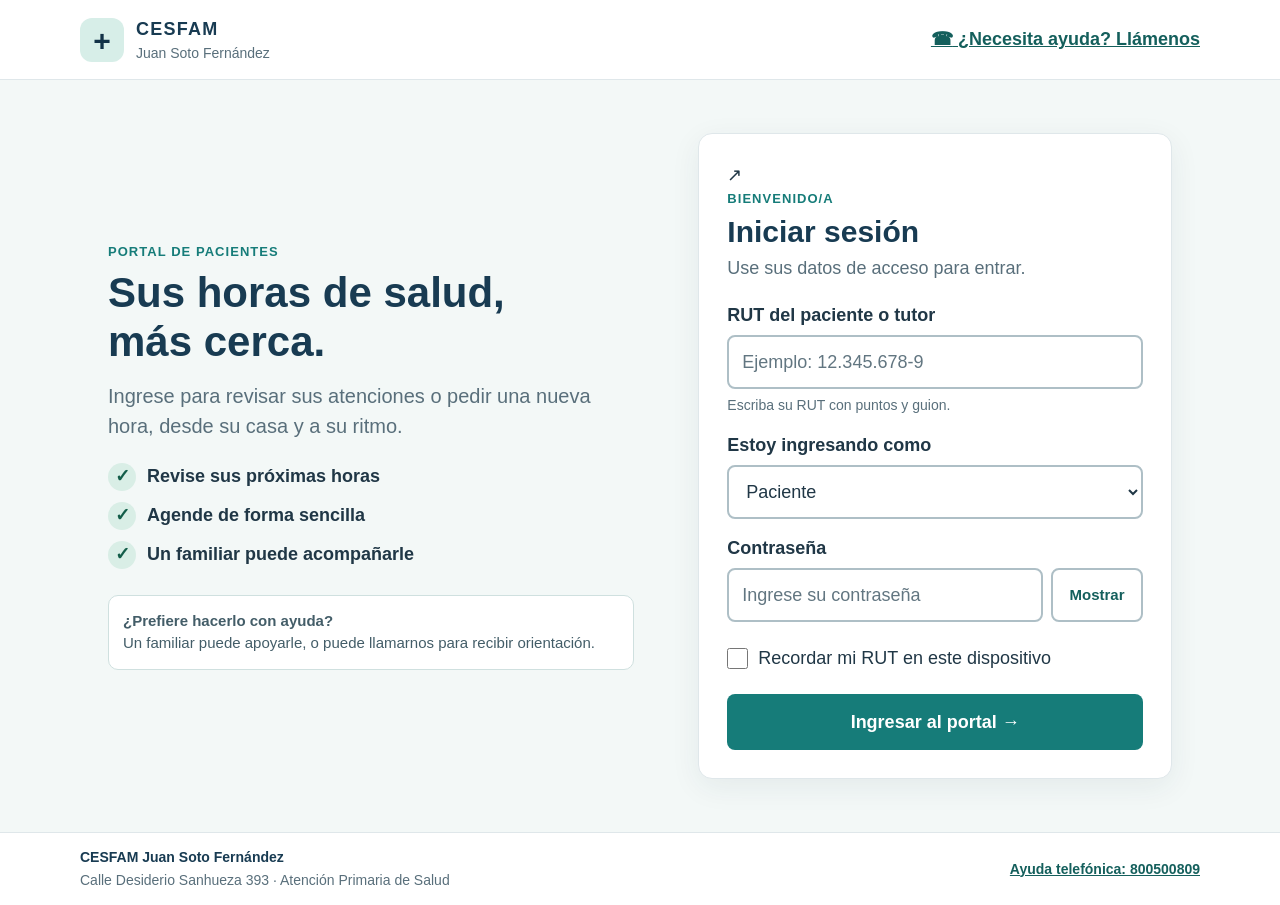
==== index.html @ ef52d6fa "Add files via upload" ====
<!doctype html>
<html lang="es">
<head>
  <meta charset="utf-8">
  <meta name="viewport" content="width=device-width, initial-scale=1">
  <meta name="description" content="Ingreso accesible al portal de pacientes del CESFAM Juan Soto Fernández.">
  <title>Iniciar sesión | CESFAM Juan Soto Fernández</title>
  <link href="https://cdn.jsdelivr.net/npm/bootstrap@5.3.3/dist/css/bootstrap.min.css" rel="stylesheet">
  <link href="styles.css" rel="stylesheet">
  <link href="login.css" rel="stylesheet">
</head>
<body class="login-page">
  <a class="skip-link" href="#formulario-ingreso">Saltar al formulario de ingreso</a>
  <header class="login-header">
    <a class="login-brand" href="index.html" aria-label="CESFAM Juan Soto Fernández, inicio">
      <span class="login-brand-mark" aria-hidden="true">+</span>
      <span><strong>CESFAM</strong><small>Juan Soto Fernández</small></span>
    </a>
    <a class="login-help-link" href="tel:800500809"><span aria-hidden="true">☎</span> ¿Necesita ayuda? Llámenos</a>
  </header>
  <main class="login-main">
    <section class="login-welcome" aria-labelledby="welcome-title">
      <p class="eyebrow">PORTAL DE PACIENTES</p>
      <h1 id="welcome-title">Sus horas de salud, más cerca.</h1>
      <p>Ingrese para revisar sus atenciones o pedir una nueva hora, desde su casa y a su ritmo.</p>
      <div class="welcome-points">
        <div><span aria-hidden="true">✓</span><strong>Revise sus próximas horas</strong></div>
        <div><span aria-hidden="true">✓</span><strong>Agende de forma sencilla</strong></div>
        <div><span aria-hidden="true">✓</span><strong>Un familiar puede acompañarle</strong></div>
      </div>
      <div class="login-support">
        <p><strong>¿Prefiere hacerlo con ayuda?</strong><br>Un familiar puede apoyarle, o puede llamarnos para recibir orientación.</p>
      </div>
    </section>
    <section id="formulario-ingreso" class="login-card" aria-labelledby="login-title">
      <div class="login-card-heading">
        <span class="login-card-icon" aria-hidden="true">↗</span>
        <p class="eyebrow">BIENVENIDO/A</p>
        <h2 id="login-title">Iniciar sesión</h2>
        <p>Use sus datos de acceso para entrar.</p>
      </div>
      <form action="portal.html" method="get">
        <div class="login-field">
          <label for="rut">RUT del paciente o tutor</label>
          <input id="rut" type="text" autocomplete="username" placeholder="Ejemplo: 12.345.678-9" aria-describedby="rut-ayuda" required>
          <small id="rut-ayuda">Escriba su RUT con puntos y guion.</small>
        </div>
        <div class="login-field">
          <label for="tipo-usuario">Estoy ingresando como</label>
          <select id="tipo-usuario" autocomplete="off">
            <option>Paciente</option>
            <option>Familiar o tutor</option>
          </select>
        </div>
        <div class="login-field">
          <label for="clave">Contraseña</label>
          <div class="password-control">
            <input id="clave" type="password" autocomplete="current-password" placeholder="Ingrese su contraseña" required>
            <button id="boton-clave" class="password-toggle" type="button" onclick="mostrarClave()">Mostrar</button>
          </div>
        </div>
        <div class="login-options">
          <label class="remember-option" for="recordarme">
            <input id="recordarme" type="checkbox">
            <span>Recordar mi RUT en este dispositivo</span>
          </label>
        </div>
        <button class="login-submit" type="submit">Ingresar al portal <span aria-hidden="true">→</span></button>
      </form>
    </section>
  </main>
  <footer class="login-footer">
    <div class="login-footer-location">
      <strong>CESFAM Juan Soto Fernández</strong>
      <span>Calle Desiderio Sanhueza 393 · Atención Primaria de Salud</span>
    </div>
    <a href="tel:800500809">Ayuda telefónica: 800500809</a>
  </footer>
  <script src="login.js"></script>
</body>
</html>
---- styles.css ----
:root {
  --navy: #183b52;
  --navy-dark: #123247;
  --teal: #167c79;
  --ink: #203746;
  --muted: #596f7b;
  --line: #dfe7ea;
  --focus: #e29b19;
}
body {
  margin: 0;
  background: #f5f8f9;
  color: var(--ink);
  font: 18px/1.5 Arial, Helvetica, sans-serif;
}
a:focus-visible,
button:focus-visible,
input:focus-visible,
select:focus-visible {
  outline: 3px solid var(--focus);
  outline-offset: 3px;
}
.skip-link {
  position: absolute;
  z-index: 10;
  top: 8px;
  left: 8px;
  padding: 10px 14px;
  transform: translateY(-150%);
  background: #fff;
  color: var(--navy-dark);
}
.skip-link:focus { transform: translateY(0); }
.eyebrow { margin: 0 0 6px; color: var(--teal); font-size: 13px; font-weight: 700; letter-spacing: .08em; }
h1, h2, h3 { color: var(--navy); font-weight: 700; }
h1 { margin: 0; font-size: clamp(30px, 4vw, 42px); }
h2 { margin: 0; font-size: 25px; }
.brand-mark, .mobile-brand-mark, .login-brand-mark {
  display: grid;
  width: 44px;
  height: 44px;
  flex: 0 0 auto;
  place-items: center;
  border-radius: 12px;
  background: #d7eee8;
  color: var(--navy-dark);
  font-size: 30px;
  font-weight: 700;
}
@media (prefers-reduced-motion: reduce) {
  *, *::before, *::after { scroll-behavior: auto !important; transition-duration: .01ms !important; }
}
---- login.css ----
.login-page { min-height: 100vh; background: #f3f8f7; }
.login-header, .login-footer {
  display: flex;
  align-items: center;
  justify-content: space-between;
  gap: 16px;
  padding: 14px max(22px, calc((100% - 1120px) / 2));
  background: #fff;
}
.login-header { min-height: 80px; border-bottom: 1px solid var(--line); }
.login-brand { display: flex; align-items: center; gap: 12px; color: var(--navy); text-decoration: none; }
.login-brand strong, .login-brand small { display: block; }
.login-brand strong { font-size: 18px; letter-spacing: .07em; }
.login-brand small { color: var(--muted); font-size: 14px; }
.login-help-link { color: #145f5c; font-weight: 700; }
.login-main {
  display: grid;
  width: min(1120px, 100%);
  min-height: calc(100vh - 148px);
  grid-template-columns: 1fr minmax(360px, .9fr);
  align-items: center;
  gap: 64px;
  margin: auto;
  padding: 44px 28px;
}
.login-welcome h1 { max-width: 470px; line-height: 1.18; }
.login-welcome > p:not(.eyebrow) { margin: 14px 0 22px; color: var(--muted); font-size: 20px; }
.welcome-points { display: grid; gap: 11px; }
.welcome-points > div { display: flex; align-items: center; gap: 11px; }
.welcome-points span, .support-icon {
  display: grid;
  width: 28px;
  height: 28px;
  flex: 0 0 auto;
  place-items: center;
  border-radius: 50%;
  background: #d9eee6;
  color: #145e4a;
  font-weight: 700;
}
.login-support { display: flex; gap: 11px; margin-top: 26px; padding: 14px; border: 1px solid #cfe0df; border-radius: 10px; background: #fff; }
.login-support p { margin: 0; color: #435d68; font-size: 15px; }
.support-icon { background: #e0f0eb; color: #175c58; }
.login-card { padding: 28px; border: 1px solid var(--line); border-radius: 14px; background: #fff; box-shadow: 0 8px 30px #16394912; }
.login-card-heading { margin-bottom: 20px; }
.login-card h2 { font-size: 30px; }
.login-card-heading > p:last-child { margin: 5px 0 0; color: var(--muted); }
.login-field { display: grid; gap: 6px; margin-top: 16px; }
.login-field label { font-weight: 700; }
.login-field input, .login-field select {
  width: 100%;
  min-height: 54px;
  padding: 10px 13px;
  border: 2px solid #aebfc6;
  border-radius: 8px;
  background: #fff;
  color: var(--ink);
  font: inherit;
}
.password-control { display: flex; gap: 8px; }
.password-control input { min-width: 0; flex: 1; }
.password-toggle { min-width: 92px; min-height: 54px; padding: 8px 12px; border: 2px solid #aebfc6; border-radius: 8px; background: #fff; color: #145f5c; font: inherit; font-size: 15px; font-weight: 700; cursor: pointer; }
.password-toggle:hover { background: #f0f8f6; }
.login-field input::placeholder { color: #627681; }
.login-field small, .login-demo-note { color: var(--muted); font-size: 14px; }
.login-options { margin: 14px 0; }
.remember-option { display: inline-flex; min-height: 44px; align-items: center; gap: 10px; cursor: pointer; }
.remember-option input { width: 21px; height: 21px; accent-color: var(--teal); }
.login-submit {
  width: 100%;
  min-height: 56px;
  border: 0;
  border-radius: 8px;
  background: var(--teal);
  color: #fff;
  font: inherit;
  font-weight: 700;
  cursor: pointer;
}
.login-submit:hover { background: #105f5d; }
.login-demo-note { margin: 12px 0 0; text-align: center; }
.login-footer { min-height: 68px; border-top: 1px solid var(--line); color: var(--muted); font-size: 14px; }
.login-footer-location { display: grid; gap: 2px; }
.login-footer-location strong { color: var(--navy); }
.login-footer a { color: #145f5c; font-weight: 700; }
@media (max-width: 900px) {
  .login-main { gap: 30px; }
}
@media (max-width: 700px) {
  .login-header { min-height: 68px; padding: 10px 16px; }
  .login-help-link { width: 44px; height: 44px; overflow: hidden; font-size: 0; }
  .login-help-link::before { content: "☎"; font-size: 22px; }
  .login-main { min-height: auto; grid-template-columns: 1fr; gap: 22px; padding: 28px 16px; }
  .login-welcome h1 { font-size: 35px; }
  .login-welcome > p:not(.eyebrow) { font-size: 18px; }
  .login-card { width: min(100%, 560px); margin: auto; padding: 23px 18px; }
  .login-footer { align-items: flex-start; flex-direction: column; padding: 13px 16px; }
}
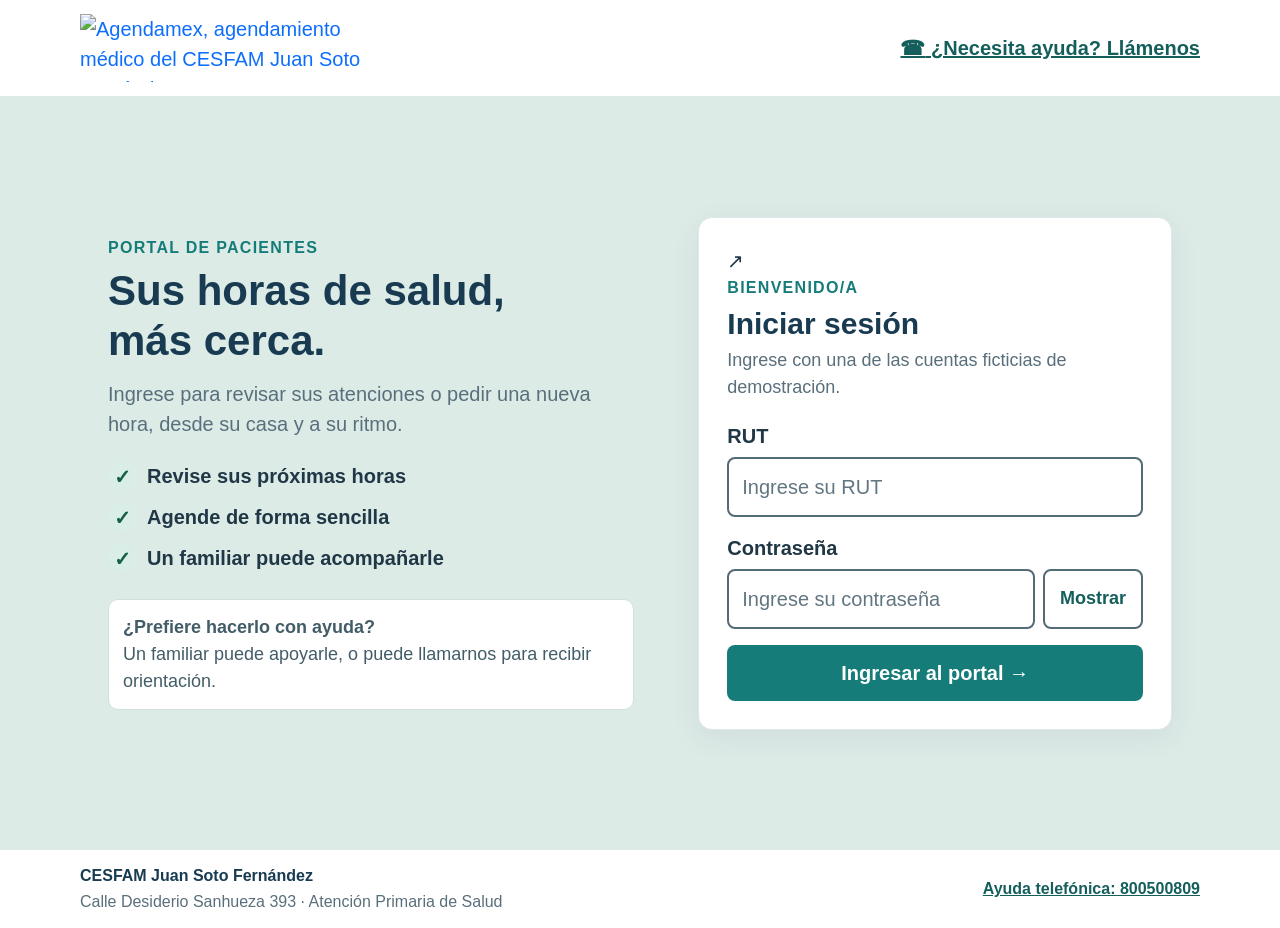
==== commit b715bfb3: "Ajusté el login quitando el texto de ingresar el rut y poniendolo en el cuadrado como sugerencia en " ====
--- a/index.html
+++ b/index.html
@@ -1,81 +1,68 @@
-<!doctype html>
-<html lang="es">
-<head>
-  <meta charset="utf-8">
-  <meta name="viewport" content="width=device-width, initial-scale=1">
-  <meta name="description" content="Ingreso accesible al portal de pacientes del CESFAM Juan Soto Fernández.">
-  <title>Iniciar sesión | CESFAM Juan Soto Fernández</title>
-  <link href="https://cdn.jsdelivr.net/npm/bootstrap@5.3.3/dist/css/bootstrap.min.css" rel="stylesheet">
-  <link href="styles.css" rel="stylesheet">
-  <link href="login.css" rel="stylesheet">
-</head>
-<body class="login-page">
-  <a class="skip-link" href="#formulario-ingreso">Saltar al formulario de ingreso</a>
-  <header class="login-header">
-    <a class="login-brand" href="index.html" aria-label="CESFAM Juan Soto Fernández, inicio">
-      <span class="login-brand-mark" aria-hidden="true">+</span>
-      <span><strong>CESFAM</strong><small>Juan Soto Fernández</small></span>
-    </a>
-    <a class="login-help-link" href="tel:800500809"><span aria-hidden="true">☎</span> ¿Necesita ayuda? Llámenos</a>
-  </header>
-  <main class="login-main">
-    <section class="login-welcome" aria-labelledby="welcome-title">
-      <p class="eyebrow">PORTAL DE PACIENTES</p>
-      <h1 id="welcome-title">Sus horas de salud, más cerca.</h1>
-      <p>Ingrese para revisar sus atenciones o pedir una nueva hora, desde su casa y a su ritmo.</p>
-      <div class="welcome-points">
-        <div><span aria-hidden="true">✓</span><strong>Revise sus próximas horas</strong></div>
-        <div><span aria-hidden="true">✓</span><strong>Agende de forma sencilla</strong></div>
-        <div><span aria-hidden="true">✓</span><strong>Un familiar puede acompañarle</strong></div>
-      </div>
-      <div class="login-support">
-        <p><strong>¿Prefiere hacerlo con ayuda?</strong><br>Un familiar puede apoyarle, o puede llamarnos para recibir orientación.</p>
-      </div>
-    </section>
-    <section id="formulario-ingreso" class="login-card" aria-labelledby="login-title">
-      <div class="login-card-heading">
-        <span class="login-card-icon" aria-hidden="true">↗</span>
-        <p class="eyebrow">BIENVENIDO/A</p>
-        <h2 id="login-title">Iniciar sesión</h2>
-        <p>Use sus datos de acceso para entrar.</p>
-      </div>
-      <form action="portal.html" method="get">
-        <div class="login-field">
-          <label for="rut">RUT del paciente o tutor</label>
-          <input id="rut" type="text" autocomplete="username" placeholder="Ejemplo: 12.345.678-9" aria-describedby="rut-ayuda" required>
-          <small id="rut-ayuda">Escriba su RUT con puntos y guion.</small>
-        </div>
-        <div class="login-field">
-          <label for="tipo-usuario">Estoy ingresando como</label>
-          <select id="tipo-usuario" autocomplete="off">
-            <option>Paciente</option>
-            <option>Familiar o tutor</option>
-          </select>
-        </div>
-        <div class="login-field">
-          <label for="clave">Contraseña</label>
-          <div class="password-control">
-            <input id="clave" type="password" autocomplete="current-password" placeholder="Ingrese su contraseña" required>
-            <button id="boton-clave" class="password-toggle" type="button" onclick="mostrarClave()">Mostrar</button>
-          </div>
-        </div>
-        <div class="login-options">
-          <label class="remember-option" for="recordarme">
-            <input id="recordarme" type="checkbox">
-            <span>Recordar mi RUT en este dispositivo</span>
-          </label>
-        </div>
-        <button class="login-submit" type="submit">Ingresar al portal <span aria-hidden="true">→</span></button>
-      </form>
-    </section>
-  </main>
-  <footer class="login-footer">
-    <div class="login-footer-location">
-      <strong>CESFAM Juan Soto Fernández</strong>
-      <span>Calle Desiderio Sanhueza 393 · Atención Primaria de Salud</span>
-    </div>
-    <a href="tel:800500809">Ayuda telefónica: 800500809</a>
-  </footer>
-  <script src="login.js"></script>
-</body>
-</html>
+<!doctype html>
+<html lang="es">
+<head>
+  <meta charset="utf-8">
+  <meta name="viewport" content="width=device-width, initial-scale=1">
+  <meta name="description" content="Ingreso accesible al portal de pacientes del CESFAM Juan Soto Fernández.">
+  <title>Iniciar sesión | CESFAM Juan Soto Fernández</title>
+  <link href="https://cdn.jsdelivr.net/npm/bootstrap@5.3.3/dist/css/bootstrap.min.css" rel="stylesheet">
+  <link href="styles.css" rel="stylesheet">
+  <link href="login.css" rel="stylesheet">
+</head>
+<body class="login-page">
+  <a class="skip-link" href="#formulario-ingreso">Saltar al formulario de ingreso</a>
+  <header class="login-header">
+    <a class="login-brand" href="index.html" aria-label="CESFAM Juan Soto Fernández, inicio">
+      <img class="login-brand-logo" src="assets/agendamex-logo.png" alt="Agendamex, agendamiento médico del CESFAM Juan Soto Fernández">
+    </a>
+    <a class="login-help-link" href="tel:800500809"><span aria-hidden="true">☎</span> ¿Necesita ayuda? Llámenos</a>
+  </header>
+  <main class="login-main">
+    <section class="login-welcome" aria-labelledby="welcome-title">
+      <p class="eyebrow">PORTAL DE PACIENTES</p>
+      <h1 id="welcome-title">Sus horas de salud, más cerca.</h1>
+      <p>Ingrese para revisar sus atenciones o pedir una nueva hora, desde su casa y a su ritmo.</p>
+      <div class="welcome-points">
+        <div><span aria-hidden="true">✓</span><strong>Revise sus próximas horas</strong></div>
+        <div><span aria-hidden="true">✓</span><strong>Agende de forma sencilla</strong></div>
+        <div><span aria-hidden="true">✓</span><strong>Un familiar puede acompañarle</strong></div>
+      </div>
+      <div class="login-support">
+        <p><strong>¿Prefiere hacerlo con ayuda?</strong><br>Un familiar puede apoyarle, o puede llamarnos para recibir orientación.</p>
+      </div>
+    </section>
+    <section class="login-card" aria-labelledby="login-title">
+      <div class="login-card-heading">
+        <span class="login-card-icon" aria-hidden="true">↗</span>
+        <p class="eyebrow">BIENVENIDO/A</p>
+        <h2 id="login-title">Iniciar sesión</h2>
+        <p>Ingrese con una de las cuentas ficticias de demostración.</p>
+      </div>
+      <form id="formulario-ingreso">
+        <div class="login-field">
+          <label for="rut">RUT</label>
+          <input id="rut" type="text" autocomplete="username" placeholder="Ingrese su RUT" aria-describedby="error-ingreso" required>
+        </div>
+        <div class="login-field">
+          <label for="clave">Contraseña</label>
+          <div class="password-control">
+            <input id="clave" type="password" autocomplete="current-password" placeholder="Ingrese su contraseña" required>
+            <button id="boton-clave" class="password-toggle" type="button" aria-controls="clave" aria-label="Mostrar contraseña" aria-pressed="false">Mostrar</button>
+          </div>
+        </div>
+        <p id="error-ingreso" class="login-error" role="alert" hidden>El RUT o la contraseña son incorrectos.</p>
+        <button class="login-submit" type="submit">Ingresar al portal <span aria-hidden="true">→</span></button>
+      </form>
+    </section>
+  </main>
+  <footer class="login-footer">
+    <div class="login-footer-location">
+      <strong>CESFAM Juan Soto Fernández</strong>
+      <span>Calle Desiderio Sanhueza 393 · Atención Primaria de Salud</span>
+    </div>
+    <a href="tel:800500809">Ayuda telefónica: 800500809</a>
+  </footer>
+  <script src="demo-users.js"></script>
+  <script src="login.js"></script>
+</body>
+</html>
--- a/styles.css
+++ b/styles.css
@@ -1,52 +1,55 @@
-:root {
-  --navy: #183b52;
-  --navy-dark: #123247;
-  --teal: #167c79;
-  --ink: #203746;
-  --muted: #596f7b;
-  --line: #dfe7ea;
-  --focus: #e29b19;
-}
-body {
-  margin: 0;
-  background: #f5f8f9;
-  color: var(--ink);
-  font: 18px/1.5 Arial, Helvetica, sans-serif;
-}
-a:focus-visible,
-button:focus-visible,
-input:focus-visible,
-select:focus-visible {
-  outline: 3px solid var(--focus);
-  outline-offset: 3px;
-}
-.skip-link {
-  position: absolute;
-  z-index: 10;
-  top: 8px;
-  left: 8px;
-  padding: 10px 14px;
-  transform: translateY(-150%);
-  background: #fff;
-  color: var(--navy-dark);
-}
-.skip-link:focus { transform: translateY(0); }
-.eyebrow { margin: 0 0 6px; color: var(--teal); font-size: 13px; font-weight: 700; letter-spacing: .08em; }
-h1, h2, h3 { color: var(--navy); font-weight: 700; }
-h1 { margin: 0; font-size: clamp(30px, 4vw, 42px); }
-h2 { margin: 0; font-size: 25px; }
-.brand-mark, .mobile-brand-mark, .login-brand-mark {
-  display: grid;
-  width: 44px;
-  height: 44px;
-  flex: 0 0 auto;
-  place-items: center;
-  border-radius: 12px;
-  background: #d7eee8;
-  color: var(--navy-dark);
-  font-size: 30px;
-  font-weight: 700;
-}
-@media (prefers-reduced-motion: reduce) {
-  *, *::before, *::after { scroll-behavior: auto !important; transition-duration: .01ms !important; }
-}
+:root {
+  --navy: #183b52;
+  --navy-dark: #123247;
+  --teal: #167c79;
+  --ink: #203746;
+  --muted: #596f7b;
+  --line: #dfe7ea;
+  --surface-clinical: #ddebe7;
+  --focus: #7a3e00;
+}
+body {
+  margin: 0;
+  background: var(--surface-clinical);
+  color: var(--ink);
+  font: 20px/1.5 Arial, Helvetica, sans-serif;
+}
+a:focus-visible,
+button:focus-visible,
+input:focus-visible,
+select:focus-visible,
+summary:focus-visible {
+  outline: 4px solid var(--focus);
+  outline-offset: 3px;
+}
+[hidden] { display: none !important; }
+.skip-link {
+  position: absolute;
+  z-index: 10;
+  top: 8px;
+  left: 8px;
+  padding: 10px 14px;
+  transform: translateY(-150%);
+  background: #fff;
+  color: var(--navy-dark);
+}
+.skip-link:focus { transform: translateY(0); }
+.eyebrow { margin: 0 0 6px; color: var(--teal); font-size: 16px; font-weight: 700; letter-spacing: .08em; }
+h1, h2, h3 { color: var(--navy); font-weight: 700; }
+h1 { margin: 0; font-size: clamp(30px, 4vw, 42px); }
+h2 { margin: 0; font-size: 25px; }
+.mobile-brand-mark {
+  display: grid;
+  width: 44px;
+  height: 44px;
+  flex: 0 0 auto;
+  place-items: center;
+  border-radius: 12px;
+  background: #d7eee8;
+  color: var(--navy-dark);
+  font-size: 30px;
+  font-weight: 700;
+}
+@media (prefers-reduced-motion: reduce) {
+  *, *::before, *::after { scroll-behavior: auto !important; transition-duration: .01ms !important; }
+}
--- a/login.css
+++ b/login.css
@@ -1,98 +1,95 @@
-.login-page { min-height: 100vh; background: #f3f8f7; }
-.login-header, .login-footer {
-  display: flex;
-  align-items: center;
-  justify-content: space-between;
-  gap: 16px;
-  padding: 14px max(22px, calc((100% - 1120px) / 2));
-  background: #fff;
-}
-.login-header { min-height: 80px; border-bottom: 1px solid var(--line); }
-.login-brand { display: flex; align-items: center; gap: 12px; color: var(--navy); text-decoration: none; }
-.login-brand strong, .login-brand small { display: block; }
-.login-brand strong { font-size: 18px; letter-spacing: .07em; }
-.login-brand small { color: var(--muted); font-size: 14px; }
-.login-help-link { color: #145f5c; font-weight: 700; }
-.login-main {
-  display: grid;
-  width: min(1120px, 100%);
-  min-height: calc(100vh - 148px);
-  grid-template-columns: 1fr minmax(360px, .9fr);
-  align-items: center;
-  gap: 64px;
-  margin: auto;
-  padding: 44px 28px;
-}
-.login-welcome h1 { max-width: 470px; line-height: 1.18; }
-.login-welcome > p:not(.eyebrow) { margin: 14px 0 22px; color: var(--muted); font-size: 20px; }
-.welcome-points { display: grid; gap: 11px; }
-.welcome-points > div { display: flex; align-items: center; gap: 11px; }
-.welcome-points span, .support-icon {
-  display: grid;
-  width: 28px;
-  height: 28px;
-  flex: 0 0 auto;
-  place-items: center;
-  border-radius: 50%;
-  background: #d9eee6;
-  color: #145e4a;
-  font-weight: 700;
-}
-.login-support { display: flex; gap: 11px; margin-top: 26px; padding: 14px; border: 1px solid #cfe0df; border-radius: 10px; background: #fff; }
-.login-support p { margin: 0; color: #435d68; font-size: 15px; }
-.support-icon { background: #e0f0eb; color: #175c58; }
-.login-card { padding: 28px; border: 1px solid var(--line); border-radius: 14px; background: #fff; box-shadow: 0 8px 30px #16394912; }
-.login-card-heading { margin-bottom: 20px; }
-.login-card h2 { font-size: 30px; }
-.login-card-heading > p:last-child { margin: 5px 0 0; color: var(--muted); }
-.login-field { display: grid; gap: 6px; margin-top: 16px; }
-.login-field label { font-weight: 700; }
-.login-field input, .login-field select {
-  width: 100%;
-  min-height: 54px;
-  padding: 10px 13px;
-  border: 2px solid #aebfc6;
-  border-radius: 8px;
-  background: #fff;
-  color: var(--ink);
-  font: inherit;
-}
-.password-control { display: flex; gap: 8px; }
-.password-control input { min-width: 0; flex: 1; }
-.password-toggle { min-width: 92px; min-height: 54px; padding: 8px 12px; border: 2px solid #aebfc6; border-radius: 8px; background: #fff; color: #145f5c; font: inherit; font-size: 15px; font-weight: 700; cursor: pointer; }
-.password-toggle:hover { background: #f0f8f6; }
-.login-field input::placeholder { color: #627681; }
-.login-field small, .login-demo-note { color: var(--muted); font-size: 14px; }
-.login-options { margin: 14px 0; }
-.remember-option { display: inline-flex; min-height: 44px; align-items: center; gap: 10px; cursor: pointer; }
-.remember-option input { width: 21px; height: 21px; accent-color: var(--teal); }
-.login-submit {
-  width: 100%;
-  min-height: 56px;
-  border: 0;
-  border-radius: 8px;
-  background: var(--teal);
-  color: #fff;
-  font: inherit;
-  font-weight: 700;
-  cursor: pointer;
-}
-.login-submit:hover { background: #105f5d; }
-.login-demo-note { margin: 12px 0 0; text-align: center; }
-.login-footer { min-height: 68px; border-top: 1px solid var(--line); color: var(--muted); font-size: 14px; }
-.login-footer-location { display: grid; gap: 2px; }
-.login-footer-location strong { color: var(--navy); }
-.login-footer a { color: #145f5c; font-weight: 700; }
-@media (max-width: 900px) {
-  .login-main { gap: 30px; }
-}
-@media (max-width: 700px) {
-  .login-header { min-height: 68px; padding: 10px 16px; }
-  .login-help-link { width: 44px; height: 44px; overflow: hidden; font-size: 0; }
-  .login-help-link::before { content: "☎"; font-size: 22px; }
-  .login-main { min-height: auto; grid-template-columns: 1fr; gap: 22px; padding: 28px 16px; }
-  .login-welcome h1 { font-size: 35px; }
-  .login-welcome > p:not(.eyebrow) { font-size: 18px; }
-  .login-card { width: min(100%, 560px); margin: auto; padding: 23px 18px; }
-  .login-footer { align-items: flex-start; flex-direction: column; padding: 13px 16px; }
-}
+.login-page { min-height: 100vh; background: var(--surface-clinical); }
+.login-header, .login-footer {
+  display: flex;
+  align-items: center;
+  justify-content: space-between;
+  gap: 16px;
+  padding: 14px max(22px, calc((100% - 1120px) / 2));
+  background: #fff;
+}
+.login-header { min-height: 80px; border-bottom: 1px solid var(--line); }
+.login-brand { display: block; flex: 0 1 330px; text-decoration: none; }
+.login-brand-logo { display: block; width: auto; height: 68px; max-width: 100%; }
+.login-help-link { color: #145f5c; font-weight: 700; }
+.login-main {
+  display: grid;
+  width: min(1120px, 100%);
+  min-height: calc(100vh - 148px);
+  grid-template-columns: 1fr minmax(360px, .9fr);
+  align-items: center;
+  gap: 64px;
+  margin: auto;
+  padding: 44px 28px;
+}
+.login-welcome h1 { max-width: 470px; line-height: 1.18; }
+.login-welcome > p:not(.eyebrow) { margin: 14px 0 22px; color: var(--muted); font-size: 20px; }
+.welcome-points { display: grid; gap: 11px; }
+.welcome-points > div { display: flex; align-items: center; gap: 11px; }
+.welcome-points span {
+  display: grid;
+  width: 28px;
+  height: 28px;
+  flex: 0 0 auto;
+  place-items: center;
+  border-radius: 50%;
+  background: #d9eee6;
+  color: #145e4a;
+  font-weight: 700;
+}
+.login-support { margin-top: 26px; padding: 14px; border: 1px solid #cfe0df; border-radius: 10px; background: #fff; }
+.login-support p { margin: 0; color: #435d68; font-size: 18px; }
+.login-card { padding: 28px; border: 1px solid var(--line); border-radius: 14px; background: #fff; box-shadow: 0 8px 30px #16394912; }
+.login-card-heading { margin-bottom: 20px; }
+.login-card h2 { font-size: 30px; }
+.login-card-heading > p:last-child { margin: 5px 0 0; color: var(--muted); font-size: 18px; }
+.login-card form { display: grid; gap: 16px; }
+.login-field { display: grid; gap: 6px; }
+.login-field label { font-size: 20px; font-weight: 700; }
+.login-field input {
+  width: 100%;
+  min-height: 60px;
+  padding: 10px 13px;
+  border: 2px solid #536b76;
+  border-radius: 8px;
+  background: #fff;
+  color: var(--ink);
+  font: inherit;
+}
+.password-control { display: flex; gap: 8px; }
+.password-control input { min-width: 0; flex: 1; }
+.password-toggle { min-width: 100px; min-height: 60px; padding: 8px 12px; border: 2px solid #536b76; border-radius: 8px; background: #fff; color: #145f5c; font: inherit; font-size: 18px; font-weight: 700; cursor: pointer; }
+.password-toggle:hover { background: #f0f8f6; }
+.login-field input::placeholder { color: #627681; }
+.login-field small { color: var(--muted); font-size: 18px; }
+.login-error { margin: 0; color: #a32121; font-size: 18px; font-weight: 700; }
+.login-submit {
+  width: 100%;
+  min-height: 56px;
+  border: 0;
+  border-radius: 8px;
+  background: var(--teal);
+  color: #fff;
+  font: inherit;
+  font-weight: 700;
+  cursor: pointer;
+}
+.login-submit:hover { background: #105f5d; }
+.login-footer { min-height: 68px; border-top: 1px solid var(--line); color: var(--muted); font-size: 16px; }
+.login-footer-location { display: grid; gap: 2px; }
+.login-footer-location strong { color: var(--navy); }
+.login-footer a { color: #145f5c; font-weight: 700; }
+@media (max-width: 900px) {
+  .login-main { gap: 30px; }
+}
+@media (max-width: 700px) {
+  .login-header { min-height: 68px; padding: 10px 16px; }
+  .login-brand { flex-basis: 220px; }
+  .login-brand-logo { height: 54px; }
+  .login-help-link { display: grid; width: 48px; height: 48px; place-items: center; overflow: hidden; font-size: 0; }
+  .login-help-link::before { content: "☎"; font-size: 24px; }
+  .login-main { min-height: auto; grid-template-columns: 1fr; gap: 22px; padding: 28px 16px; }
+  .login-welcome h1 { font-size: 35px; }
+  .login-welcome > p:not(.eyebrow) { font-size: 20px; }
+  .login-card { width: min(100%, 560px); margin: auto; padding: 23px 18px; }
+  .login-footer { align-items: flex-start; flex-direction: column; padding: 13px 16px; }
+}
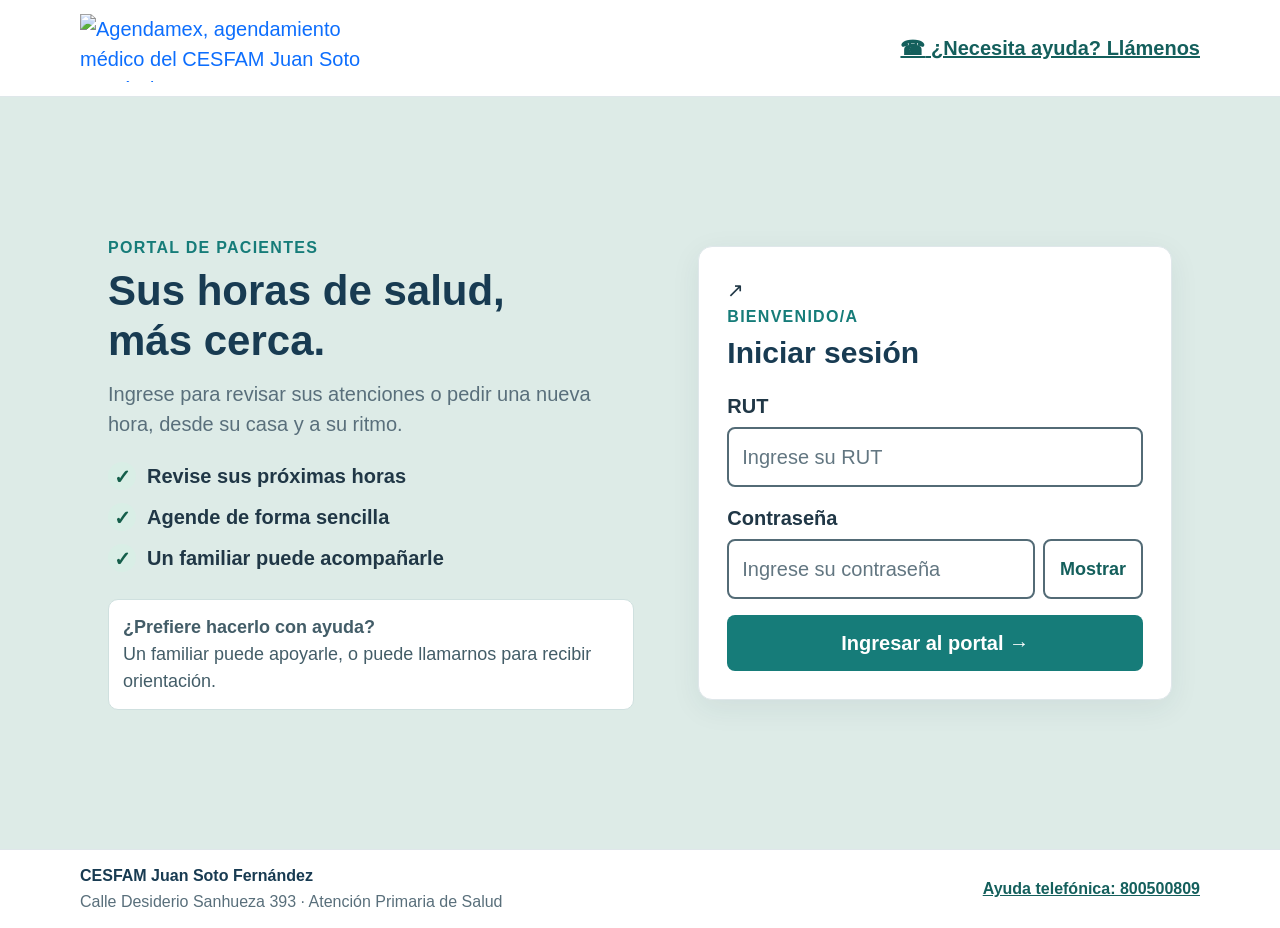
==== commit 1db14557: "Eliminé el mensaje de ingrese con una de las 4 cuentas ficticias por temas de estetica y mantener el" ====
--- a/index.html
+++ b/index.html
@@ -36,7 +36,6 @@
         <span class="login-card-icon" aria-hidden="true">↗</span>
         <p class="eyebrow">BIENVENIDO/A</p>
         <h2 id="login-title">Iniciar sesión</h2>
-        <p>Ingrese con una de las cuentas ficticias de demostración.</p>
       </div>
       <form id="formulario-ingreso">
         <div class="login-field">
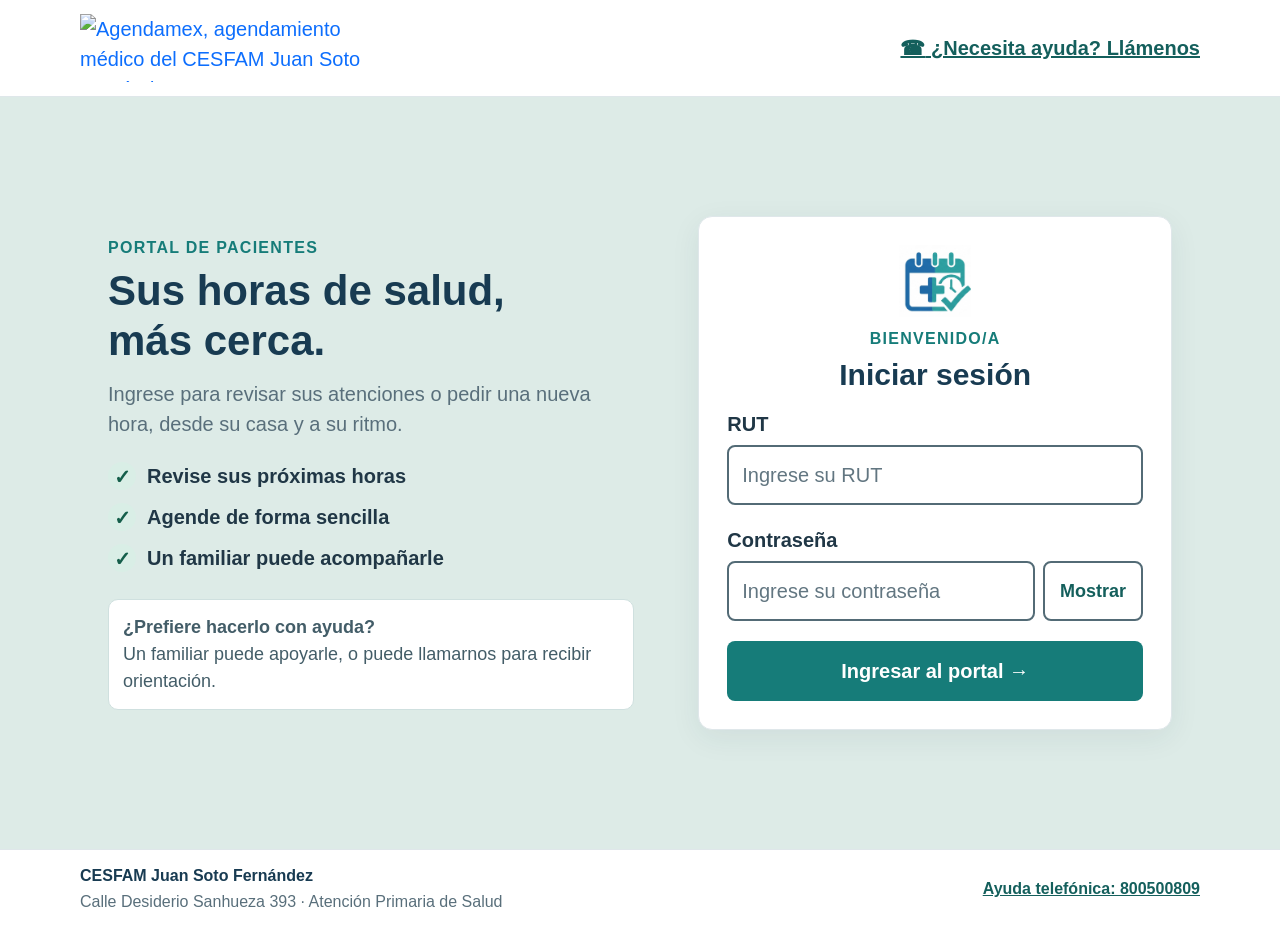
==== commit 01a430bf: "Rediseño de apartado donde se ponen las credenciales, ademas de agregarle el logo del sitio sin el t" ====
--- a/index.html
+++ b/index.html
@@ -33,7 +33,7 @@
     </section>
     <section class="login-card" aria-labelledby="login-title">
       <div class="login-card-heading">
-        <span class="login-card-icon" aria-hidden="true">↗</span>
+        <img class="login-card-logo" src="assets/logoagendamiento.jpeg" alt="" aria-hidden="true">
         <p class="eyebrow">BIENVENIDO/A</p>
         <h2 id="login-title">Iniciar sesión</h2>
       </div>
--- a/login.css
+++ b/login.css
@@ -39,10 +39,23 @@
 .login-support { margin-top: 26px; padding: 14px; border: 1px solid #cfe0df; border-radius: 10px; background: #fff; }
 .login-support p { margin: 0; color: #435d68; font-size: 18px; }
 .login-card { padding: 28px; border: 1px solid var(--line); border-radius: 14px; background: #fff; box-shadow: 0 8px 30px #16394912; }
-.login-card-heading { margin-bottom: 20px; }
+.login-card-heading {
+  display: grid;
+  justify-items: center;
+  align-content: start;
+  margin-bottom: 16px;
+  text-align: center;
+}
+.login-card-logo {
+  display: block;
+  width: 72px;
+  height: 72px;
+  margin-bottom: 10px;
+  object-fit: contain;
+}
 .login-card h2 { font-size: 30px; }
-.login-card-heading > p:last-child { margin: 5px 0 0; color: var(--muted); font-size: 18px; }
-.login-card form { display: grid; gap: 16px; }
+.login-card-heading > p:last-child { margin: 8px 0 0; color: var(--muted); font-size: 18px; }
+.login-card form { display: grid; gap: 20px; }
 .login-field { display: grid; gap: 6px; }
 .login-field label { font-size: 20px; font-weight: 700; }
 .login-field input {
@@ -64,7 +77,7 @@
 .login-error { margin: 0; color: #a32121; font-size: 18px; font-weight: 700; }
 .login-submit {
   width: 100%;
-  min-height: 56px;
+  min-height: 60px;
   border: 0;
   border-radius: 8px;
   background: var(--teal);
